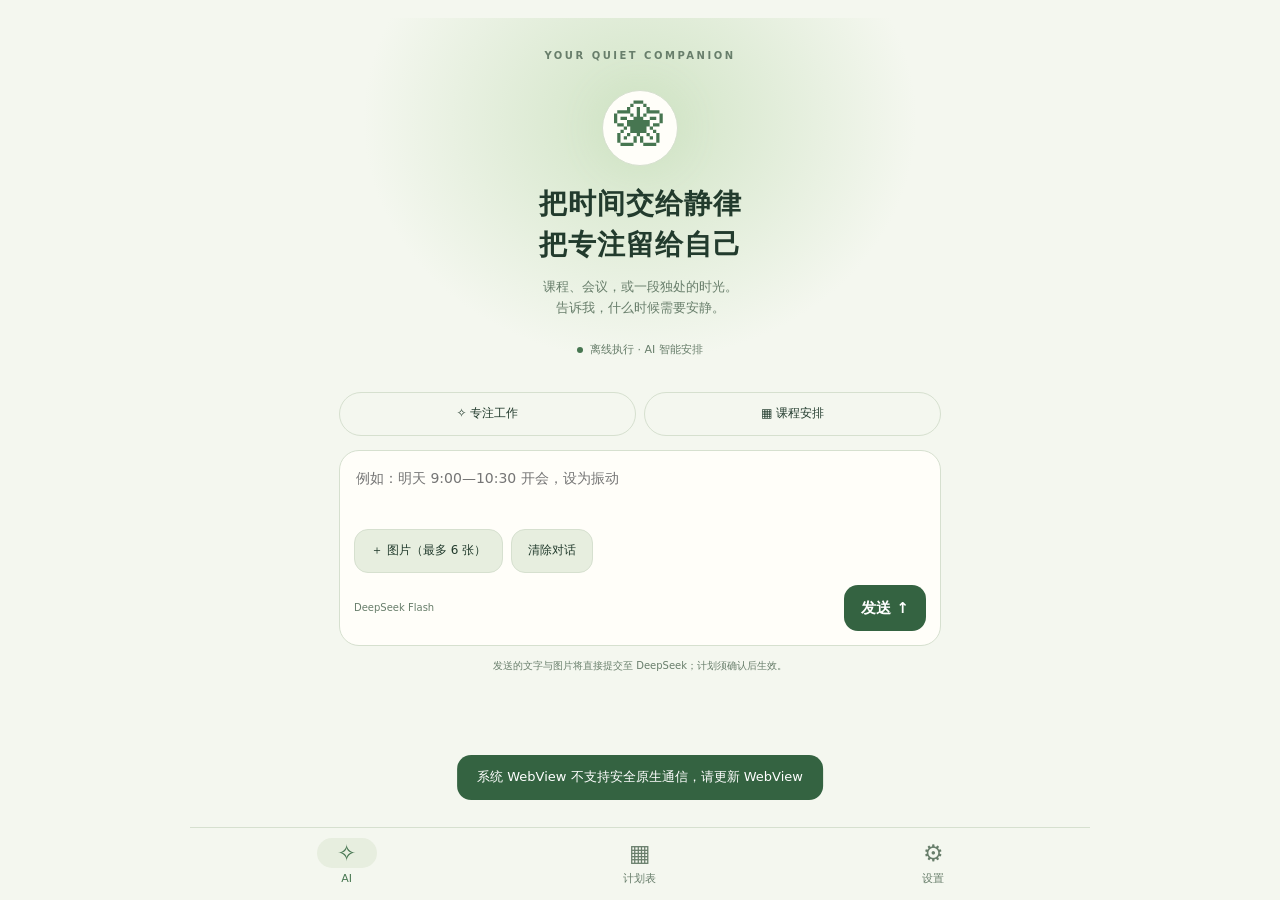
==== app/src/main/assets/index.html @ 396f0623 "feat: add rolling seven-day timetable and guided interactions in v1.7.0" ====
<!doctype html>
<html lang="zh-CN"><head><meta charset="UTF-8"><meta name="viewport" content="width=device-width,initial-scale=1,viewport-fit=cover"><meta http-equiv="Content-Security-Policy" content="default-src 'self'; script-src 'self'; style-src 'self'; img-src 'self' data:; connect-src 'none'; object-src 'none'; base-uri 'none'"><title>Silora · 静律</title><link rel="stylesheet" href="style.css"><link rel="stylesheet" href="tutorial.css"><link rel="stylesheet" href="dialogs.css"><link rel="stylesheet" href="week.css"></head>
<body><div class="app">
<section id="tour-welcome" class="tour-welcome" aria-labelledby="tour-welcome-title" hidden>
<div class="tour-welcome-top"><span class="overline">初次见面 · SILORA</span><button id="tour-welcome-skip" class="text-button">稍后再学</button></div>
<div class="tour-emblem" aria-hidden="true">☾</div><h1 id="tour-welcome-title">欢迎来到 Silora</h1><p class="tour-lead">让手机在正确的时间，<br>进入正确的情景模式。</p>
<div class="tour-journey"><span>告诉静律</span><span aria-hidden="true">→</span><span>确认安排</span><span aria-hidden="true">→</span><span>离线执行</span></div>
<div class="card tour-key-card"><h2>先连接你的 AI 助手</h2><p id="tour-key-ready" class="tour-success" hidden>✓ 已配置 DeepSeek Key，可直接继续。</p>
<div id="tour-key-entry"><label for="tour-key">请输入您的 DeepSeek API Key</label><div class="tour-key-input"><input id="tour-key" type="password" autocomplete="off" spellcheck="false" placeholder="粘贴 API Key"><button id="tour-key-toggle" type="button" aria-label="显示 API Key" aria-pressed="false">显示</button></div></div>
<button id="tour-help" class="text-button">不会弄？点这里 ↗</button><p id="tour-key-feedback" role="status" aria-live="polite"></p><button id="tour-key-next" class="primary" disabled>验证并继续</button><button id="tour-key-later" class="text-button" hidden>稍后充值，先了解功能</button></div>
<p class="tour-privacy">静律没有自己的服务器，课表和设置保存在本机。使用 AI 时，你主动提交的文字和图片会直接发送给 DeepSeek；Key 加密保存在本机。</p><p class="tour-small">跟随发光提示操作 · 进度自动保存，重开后可继续</p>
</section>
<main>
<section id="ai" class="page active" aria-label="AI 助手">
<div class="hero"><span class="overline">YOUR QUIET COMPANION</span><div class="orb" aria-hidden="true">☾</div><h1>把时间交给静律<br>把专注留给自己</h1><p>课程、会议，或一段独处的时光。<br>告诉我，什么时候需要安静。</p><div class="status"><i></i> 离线执行 · AI 智能安排</div></div>
<div id="messages" aria-live="polite"></div>
<div class="suggestions"><button data-prompt="工作日上午 9 点到 11 点保持静音">✧ 专注工作</button><button data-prompt="帮我安排明天下午的课程时间">▦ 课程安排</button></div>
<div id="proposal-card" class="card" hidden></div><div id="ai-progress" role="status" aria-live="polite" hidden></div><div class="composer"><div id="attachment" hidden><div id="attachment-list" class="attachment-grid"></div></div><label class="sr" for="prompt">描述你的时间安排</label><textarea id="prompt" rows="2" maxlength="1000" placeholder="例如：明天 9:00—10:30 开会，设为振动"></textarea><div class="plan-actions"><button id="image-pick">＋ 图片（最多 6 张）</button><button id="ai-cancel" hidden>取消请求</button><button id="chat-clear">清除对话</button></div><div class="compose-actions"><span>DeepSeek Flash</span><button id="send" class="primary" aria-label="发送消息">发送 ↑</button></div></div>
<p class="footnote">发送的文字与图片将直接提交至 DeepSeek；计划须确认后生效。</p>
</section>
<section id="plans" class="page" aria-label="计划表">
<div class="week-toolbar"><div><h1>计划表</h1><p id="week-summary">未来 7 天</p></div><button id="plan-tools-open" aria-label="打开计划管理">管理</button><button class="primary" id="add">＋ 新建</button></div>
<div class="week-navigation"><button id="week-prev" aria-label="上一周">‹</button><input type="date" id="week-date" aria-label="选择七日表的开始日期"><button id="week-today">今天</button><button id="week-next" aria-label="下一周">›</button></div>
<div id="plan-list" class="week-board" aria-label="一周时间表"><div id="week-years" class="week-header"></div><div id="week-months" class="week-header"></div><div id="week-days" class="week-header"></div><div id="week-body"><div id="week-grid"></div><p id="week-empty" hidden>这一周还没有安排<br>点「新建」或让 AI 帮你安排</p></div></div>
<div class="week-legend"><span class="mode-vibrate">● 振动</span><span class="mode-silent">● 静音</span><span class="mode-ring">● 响铃</span><span>虚线 · 已停用</span><span id="week-demo-label" hidden>示例 · 不执行</span></div>
</section>
<section id="settings" class="page" aria-label="设置"><span class="overline">MAKE IT YOURS</span><h1>设置</h1><p class="subtitle">找到适合你的安静方式。</p><h2>外观</h2><div class="card"><p class="setting-title">主题模式 <span>即时切换</span></p><div class="theme-options"><button data-theme="system">◐<br>跟随系统</button><button data-theme="dark">☾<br>蓝色夜空</button><button data-theme="light">❀<br>绿色自然</button></div></div><h2>保存的课时表</h2><div class="card"><p id="period-summary" class="subtitle">尚未保存</p><div class="plan-actions"><button id="period-open">查看 / 编辑</button><button id="period-ai">从图片识别</button><button id="period-remove">删除课时表</button></div><p class="subtitle">识别上传的课时表后，首次有效结果会保存在本机；已有表的覆盖需要确认。以后 AI 自动引用，不必重复上传。修改作息不会自动更改已确认的计划。</p></div><h2>当期计划结束提醒</h2><div class="card"><label class="check-label"><input id="reminder-enabled" type="checkbox">开启到期前提醒</label><label>白天提醒整点（用逗号分隔）<input id="reminder-hours" value="9,14,18" inputmode="numeric"></label><p id="reminder-summary" class="subtitle"></p><p class="subtitle">在全部已启用计划最后结束前 24 小时，按所选白天时点多次提醒，不是每节课结束都提醒。可设 2–6 个 08–18 点的整点。迟到提醒只在 08:00–18:59 补发一次，不会夜间打扰。系统休眠可能延迟或跳过时点。</p><div class="plan-actions"><button id="reminder-save">保存提醒设置</button><button data-permission="notifications">通知权限</button><button id="reminder-test">发送测试通知</button></div></div><h2>DeepSeek API</h2><div class="card"><p id="api-status">正在检查…</p><p class="subtitle">模型：deepseek-flash。密钥仅用于原生网络请求，通过 Android Keystore 加密保存。文字和选择的图片直接发送到 DeepSeek；本应用没有自己的服务器。最多 6 张图片、合计 16 MB，发送后清空输入框；最近对话中的最多 6 张图片（合计 16 MB）保存在应用私有目录供后续理解，清除对话时删除；失败或取消恢复待发附件；识别的课时表以结构化数据保存在本机。</p><label>思考强度<select id="reasoning-effort"><option value="low">low · 低</option><option value="high" selected>high · 高（默认）</option><option value="max">max · 最高</option></select></label><p class="subtitle">始终开启思考，最低 low。强度越高，响应通常越慢、用量可能越多。</p><button id="reasoning-save">保存思考强度</button><label>配置或更换 Key<input id="api-key" type="password" autocomplete="off" placeholder="粘贴 API Key"></label><div class="plan-actions"><button id="key-save">验证并保存</button><button id="key-test">测试连接</button><button id="key-delete">删除 Key</button></div></div><h2>执行权限</h2><div class="card" id="permission-panel"><p id="permission-state">正在检查…</p><div class="plan-actions"><button data-permission="exact">精确闹钟授权</button><button data-permission="policy">通知策略访问</button><button data-permission="notifications">通知权限</button></div><p class="subtitle">通知策略访问用于系统允许的铃声切换，不等于开启勿扰模式。系统休眠可能限制密集闹钟；强行停止应用后，需重新打开以恢复调度。厂商后台限制可能影响执行。</p></div><h2>后台守护</h2><div class="card" id="background-panel"><label class="check-label"><input id="guard-enabled" type="checkbox">开启后台守护（常驻通知）</label><p id="guard-state" class="subtitle"></p><p id="background-state" class="notice"></p><p class="subtitle">划掉最近任务后仍尽量保留执行进程，精确闹钟继续负责唤醒。请在系统设置中允许后台活动、取消电池限制；手机管家支持时，可将静律加入自启动白名单并锁定最近任务。</p><div class="plan-actions"><button id="battery-settings">电池优化设置</button><button id="app-background-settings">应用后台设置</button></div><p class="subtitle">常驻服务不能保证绕过所有厂商清理。“强行停止”后仍需重新打开静律。守护可随时关闭，已保存的闹钟计划保留。</p></div><h2>执行策略</h2><div class="card" id="execution-settings"><label>区间结束后<select id="restore"><option value="previous">恢复之前的模式</option><option value="ring">强制响铃</option><option value="vibrate">保持振动</option><option value="keep">保持当前状态</option></select></label><label>外部模式变化后<select id="manual"><option value="respect">尊重手动修改（直到连续区间结束）</option><option value="next">下一个计划节点继续执行</option><option value="priority">自动计划优先</option></select></label><p class="subtitle">系统无法始终区分修改来源。应用退出后只能在下次唤醒时比较模式；不会声称持续监测手动操作。</p><button id="save-settings">保存策略</button></div><h2>最近执行记录</h2><div class="card" id="event-list"></div><h2>功能状态</h2><div class="card rows"><div><span>DeepSeek AI</span><em>文字与图片</em></div><div><span>系统铃声与定时调度</span><em>原生执行</em></div><div><span>计划存储</span><em>SQLite 原生数据库</em></div></div><h2>诊断日志</h2><div class="card" id="logging-panel"><p id="log-status" role="status">正在检查日志…</p><p class="subtitle">日志自动保存在应用私有目录，每次进程启动新建文件，最多保留 4 份、每份 8 MiB，达到上限后自动轮换。</p><p class="subtitle">记录运行状态、调度结果、网络状态码及异常类型和调用位置；不记录 Key、聊天内容、图片、课表正文或接口响应正文。仅在你点击导出并选择位置后保存 ZIP。</p><div class="plan-actions"><button id="log-export">导出日志 ZIP</button><button id="log-refresh">刷新状态</button></div><p id="log-export-status" class="subtitle" role="status" aria-live="polite"></p></div><h2>使用帮助</h2><div class="card" id="tutorial-help-card"><p class="subtitle">带你操作一遍真实界面，不会清空已有计划、课时表或设置。</p><div class="plan-actions"><button id="tutorial-resume" hidden>继续上次教学</button><button id="tutorial-replay">重温新手教学</button></div></div><h2>关于</h2><div class="card"><p class="setting-title">Silora · 静律 <span>v1.7.0</span></p><p class="subtitle">系统 WebView 渲染，轻巧的安静伙伴。</p><p class="subtitle">旧版 Demo 数据不会自动激活，以免误触发铃声切换。</p></div></section>
</main>
<section id="tour-coach" class="tour-coach" aria-label="新手教学" hidden><div class="tour-coach-top"><span id="tour-counter" class="overline"></span><button id="tour-pause" class="text-button">退出教学</button></div><div id="tour-steps" class="tour-steps" aria-hidden="true"></div><h2 id="tour-title"></h2><p id="tour-copy"></p><p id="tour-feedback" role="status" aria-live="polite"></p><div class="tour-controls"><button id="tour-prev">上一步</button><button id="tour-action" hidden></button><button id="tour-next" class="primary">下一步</button></div></section>
<nav aria-label="底部导航"><button data-tab="ai" class="active" aria-current="page"><span>✧</span>AI</button><button data-tab="plans"><span>▦</span>计划表</button><button data-tab="settings"><span>⚙</span>设置</button></nav>
</div>
<dialog id="plan-tools" aria-labelledby="plan-tools-title"><div class="sheet-top"><h2 id="plan-tools-title">计划管理</h2><button id="plan-tools-close" aria-label="关闭计划管理">×</button></div><p class="subtitle" id="today"></p><div class="notice" id="native-status">正在加载原生计划…</div><div class="plan-actions"><button id="refresh">同步状态</button><button id="json-open">导入 JSON</button><button id="json-export">导出 JSON</button></div><div class="card"><p class="setting-title">周期与计划脚本</p><p id="automation-summary" class="subtitle">尚未设置</p><div class="plan-actions"><button id="automation-ai">让 AI 安排</button><button id="automation-open">查看 / 编辑规则</button><button id="automation-remove">移除周期计划</button></div></div></dialog>
<dialog id="plan-detail" class="app-sheet" aria-labelledby="plan-detail-title"><article id="plan-detail-card" role="button" tabindex="0" aria-label="点击收起安排详情"><div class="sheet-top"><h2 id="plan-detail-title"></h2><span id="plan-detail-mode" class="badge"></span></div><div id="plan-detail-body"></div><p id="plan-detail-hint">再点这张卡片收起</p></article><div id="plan-detail-actions" class="plan-actions"></div><button id="plan-detail-close" class="text-button">收起详情</button></dialog>
<dialog id="editor"><form id="plan-form"><h2 id="editor-title">新建计划</h2><label>名称<input id="label" maxlength="120" required placeholder="例如：专注时间"></label><label>开始日期<input id="date" type="date" required></label><label>结束日期<input id="end-date" type="date" required></label><div class="time-row"><label>开始<input id="start" type="time" required></label><label>结束<input id="end" type="time" required></label></div><label>铃声模式<select id="mode"><option value="vibrate">振动</option><option value="silent">静音</option><option value="ring">响铃</option></select></label><p id="error" role="alert"></p><div class="dialog-actions"><button type="button" id="cancel">取消</button><button class="primary" type="submit">确认并保存</button></div></form></dialog>
<dialog id="json-dialog"><h2 id="json-title">JSON 计划</h2><label id="json-source">计划文档<textarea id="json-text" rows="10" maxlength="900000"></textarea></label><p id="json-preview"></p><div class="plan-actions"><button id="json-close">关闭</button><button id="json-check">校验并预览</button><button id="json-apply" class="primary" disabled>确认应用</button></div></dialog><dialog id="period-dialog"><form id="period-form"><h2>课时表</h2><label>名称<input id="period-name" required maxlength="80"></label><label>时区<input id="period-zone" required></label><div id="period-rows"></div><button type="button" id="period-add">＋ 添加课节</button><p class="subtitle">保存后供未来 AI 解析使用，不会改动已经确认的计划。</p><p id="period-error" role="alert"></p><div class="plan-actions"><button type="button" id="period-close">取消</button><button type="submit" class="primary">确认保存 / 覆盖</button></div></form></dialog>
<dialog id="automation-dialog"><h2>周期与计划脚本</h2><p class="subtitle">由 AI 生成，也可手动核对修改。保存会替换当前这套规则生成的所有区间，保留手动计划；单次编辑过的周期区间也会重新生成。</p><form id="automation-form"><label>名称<input id="automation-name" maxlength="80" required></label><label>类型<select id="automation-kind"><option value="cycle">每周 / 单双周规则</option><option value="script">受限计划脚本</option></select></label><label>第 1 周的周一<input id="automation-anchor" type="date" required></label><div class="time-row"><label>生效日期<input id="automation-from" type="date" required></label><label>结束日期（含当天）<input id="automation-until" type="date" required></label></div><label>时区<input id="automation-zone" required></label><div id="automation-cycle"><div id="automation-rows"></div><button type="button" id="automation-add">＋ 添加规则</button></div><label id="automation-script" hidden>脚本<textarea id="automation-source" rows="8" maxlength="20000" spellcheck="false"></textarea><span class="subtitle">仅支持 when 条件 → 时段生成，无文件、网络或系统权限。语法见下方示例。</span><pre class="script-example">when weekday == 1 and week % 2 == 1 -> vibrate("08:00", "09:00", "单周课程")</pre></label><button type="submit">校验并预览</button></form><p id="automation-preview" class="notice" aria-live="polite"></p><div class="plan-actions"><button id="automation-close">取消</button><button id="automation-apply" class="primary" disabled>确认应用</button></div></dialog><div id="tour-spotlight" aria-hidden="true" hidden></div><dialog id="confirm-sheet" class="app-sheet" aria-labelledby="confirm-title"><div class="sheet-top"><h2 id="confirm-title">请确认</h2></div><p id="confirm-copy" class="sheet-copy"></p><dl id="confirm-details" class="confirm-details" hidden></dl><div class="sheet-actions"><button id="confirm-no" autofocus>返回修改</button><button id="confirm-yes" class="primary">确认</button></div></dialog>
<dialog id="picker-sheet" class="app-sheet" aria-labelledby="picker-title"><div class="sheet-top"><h2 id="picker-title">选择时间</h2><span id="picker-selection" class="badge"></span></div><div id="date-picker"><div class="calendar-heading"><button id="calendar-prev" aria-label="上个月">‹</button><strong id="calendar-month"></strong><button id="calendar-next" aria-label="下个月">›</button></div><div class="calendar-grid"><span>一</span><span>二</span><span>三</span><span>四</span><span>五</span><span>六</span><span>日</span></div><div id="calendar-days" class="calendar-grid"></div><button id="calendar-today" class="text-button">回到今天</button></div><div id="time-picker"><p class="picker-note">24 小时制 · 可直接输入小时和分钟</p><div class="time-picker-columns"><div class="time-column"><button data-target="picker-hour" data-time-step="1" aria-label="增加一小时">＋</button><input id="picker-hour" inputmode="numeric" maxlength="2" aria-label="小时" autocomplete="off"><button data-target="picker-hour" data-time-step="-1" aria-label="减少一小时">−</button></div><span class="time-colon">:</span><div class="time-column"><button data-target="picker-minute" data-time-step="1" aria-label="增加一分钟">＋</button><input id="picker-minute" inputmode="numeric" maxlength="2" aria-label="分钟" autocomplete="off"><button data-target="picker-minute" data-time-step="-1" aria-label="减少一分钟">−</button></div></div><div class="time-shortcuts"><button data-minute="00">整点</button><button data-minute="15">15 分</button><button data-minute="30">半点</button><button data-minute="45">45 分</button></div></div><p id="picker-error" role="alert"></p><div class="sheet-actions"><button id="picker-cancel">取消</button><button id="picker-done" class="primary">选好了</button></div></dialog><div id="toast" role="status" hidden></div><script src="app.js"></script><script src="week.js"></script><script src="academic.js"></script><script src="ai.js"></script><script src="tutorial.js"></script><script src="logging.js"></script><script src="background.js"></script><script src="dialogs.js"></script></body></html>
---- app/src/main/assets/style.css ----
:root{color-scheme:dark;--bg:#0c1423;--surface:#152137;--surface2:#1d2d46;--text:#edf3ff;--muted:#98a9c3;--accent:#a4c5ff;--strong:#b8d1ff;--ink:#102443;--border:#2a3a54;--glow:#234675}
:root[data-theme=light]{color-scheme:light;--bg:#f4f7ef;--surface:#fffef9;--surface2:#e7eedf;--text:#223b2d;--muted:#687e6b;--accent:#477651;--strong:#346341;--ink:#fff;--border:#d6e0cf;--glow:#d1e4c6}
*{box-sizing:border-box}html,body{height:100%;overflow:hidden;overscroll-behavior:none}body{margin:0;background:var(--bg);color:var(--text);font:15px/1.6 system-ui,-apple-system,sans-serif}button,input,textarea,select{font:inherit}button{cursor:pointer;border:1px solid var(--border);background:var(--surface2);color:var(--text);border-radius:14px;padding:10px 16px;min-height:44px}button:focus-visible,input:focus-visible,textarea:focus-visible,select:focus-visible{outline:2px solid var(--accent);outline-offset:3px}.app{height:100%;min-height:0;overflow:hidden;display:flex;flex-direction:column;max-width:900px;margin:auto}header{padding:20px 24px 14px;display:flex;align-items:center;justify-content:space-between;gap:12px}.brand{display:flex;align-items:center;gap:10px}.logo{display:grid;place-items:center;width:38px;height:38px;border:1px solid var(--accent);border-radius:13px;font:italic 32px Georgia;color:var(--accent)}b{font-size:21px;letter-spacing:.5px}b small{font-size:13px;font-weight:400;margin-left:5px;color:var(--muted)}.eyebrow{display:block;font-size:10px;letter-spacing:2px;color:var(--muted)}.demo{font-size:10px;letter-spacing:1px;border:1px solid var(--border);padding:3px 9px;border-radius:20px;color:var(--muted);white-space:nowrap}main{flex:1;overflow:auto;min-height:0;scroll-behavior:smooth}.page{display:none;padding:18px 24px 24px}.page.active{display:block}.hero{text-align:center;padding:10px 0 22px;background:radial-gradient(ellipse at 50% 28%,var(--glow),transparent 65%)}.overline{font-size:10px;letter-spacing:2.5px;color:var(--muted);font-weight:600}.orb{margin:24px auto 18px;width:76px;height:76px;display:grid;place-items:center;border-radius:50%;font:52px Georgia;color:var(--accent);border:1px solid var(--border);box-shadow:0 0 42px var(--glow);background:var(--surface)}h1{font-size:28px;line-height:1.45;font-weight:600;letter-spacing:1px;margin:12px 0}p{margin:10px 0}.hero p,.subtitle{color:var(--muted);font-size:13px}.status{display:inline-flex;align-items:center;gap:7px;font-size:11px;color:var(--muted);margin-top:12px}.status i{width:6px;height:6px;border-radius:50%;background:var(--accent)}.suggestions{display:flex;gap:8px;margin:10px 0 14px;flex-wrap:wrap}.suggestions button{background:transparent;font-size:12px;border-radius:24px;flex:1;white-space:nowrap}.composer{position:relative;background:var(--surface);border:1px solid var(--border);border-radius:20px;padding:14px}.composer textarea{display:block;resize:none;width:100%;max-height:160px;min-height:52px;border:0;color:var(--text);background:transparent;outline:none;font-size:14px}.compose-actions{display:flex;justify-content:space-between;align-items:center;gap:8px}.compose-actions span,.footnote{font-size:10px;color:var(--muted)}.primary{background:var(--strong);color:var(--ink);border-color:transparent;font-weight:600}.footnote{text-align:center;margin-top:12px}nav{flex-shrink:0;display:flex;border-top:1px solid var(--border);background:var(--bg);padding:8px 16px max(10px,env(safe-area-inset-bottom));gap:12px}nav button{flex:1;display:flex;flex-direction:column;align-items:center;border:none;background:transparent;font-size:11px;padding:2px;color:var(--muted)}nav button span{font-size:23px;width:60px;line-height:30px;border-radius:20px;margin-bottom:2px}nav button.active{color:var(--accent)}nav button.active span{background:var(--surface2)}.section-heading{display:flex;justify-content:space-between;align-items:center;gap:10px}.section-heading h1{margin-bottom:0}.notice{padding:14px;border:1px solid var(--border);border-radius:14px;font-size:12px;color:var(--muted);margin:20px 0}.segmented{display:flex;background:var(--surface);padding:4px;border-radius:14px;margin-bottom:20px}.segmented button{flex:1;border:none;background:transparent;font-size:13px}.segmented button.selected{background:var(--surface2);color:var(--accent)}.empty{padding:50px 10px;text-align:center;color:var(--muted)}.empty span{font-size:40px;color:var(--accent)}h2{font-size:15px;font-weight:600;margin:24px 0 12px}.card{background:var(--surface);border:1px solid var(--border);border-radius:18px;padding:18px;margin-bottom:12px}.setting-title{margin:0 0 12px;display:flex;justify-content:space-between;gap:10px;flex-wrap:wrap}.setting-title span{font-size:11px;color:var(--muted)}.theme-options{display:flex;gap:8px}.theme-options button{flex:1;font-size:12px;padding:10px 2px;background:transparent}.theme-options .selected{border-color:var(--accent);background:var(--surface2);color:var(--accent)}.rows>div{display:flex;justify-content:space-between;gap:10px;flex-wrap:wrap;padding:12px 0;border-bottom:1px solid var(--border);font-size:13px}.rows>div:last-child{border:0}.rows em{font-style:normal;font-size:12px;color:var(--muted)}.text-button{background:transparent;color:var(--accent);font-size:12px}.message{padding:14px;background:var(--surface);border:1px solid var(--border);border-radius:16px;margin:10px 0;font-size:13px;overflow-wrap:anywhere;white-space:pre-wrap}.message.user{margin-left:30px;background:var(--surface2)}.plan-top{display:flex;align-items:center;justify-content:space-between;gap:10px}.plan-top strong{overflow-wrap:anywhere}.badge{color:var(--accent);font-size:12px;white-space:nowrap}.plan-time{font-size:22px;margin:12px 0 0}.plan-date{font-size:12px;color:var(--muted)}.plan-bottom{display:flex;justify-content:space-between;align-items:center;margin-top:12px;font-size:11px;color:var(--muted)}.plan-bottom button{font-size:12px;padding:6px 12px;background:transparent}dialog{width:calc(100% - 32px);max-width:460px;max-height:90vh;overflow:auto;border:1px solid var(--border);border-radius:22px;padding:24px;background:var(--surface);color:var(--text)}dialog::backdrop{background:#0009}dialog h2{margin-top:0}label{display:block;font-size:13px;margin:12px 0}input,select{display:block;width:100%;min-width:0;padding:12px;margin-top:6px;border:1px solid var(--border);border-radius:12px;background:var(--bg);color:var(--text)}.time-row{display:flex;gap:12px}.time-row label{flex:1;min-width:0}.dialog-actions{display:flex;justify-content:flex-end;gap:10px;margin-top:20px}#error{color:#ec8b80;font-size:12px}#toast{position:fixed;bottom:100px;left:50%;transform:translateX(-50%);background:var(--strong);color:var(--ink);padding:12px 20px;border-radius:14px;width:max-content;max-width:90%;font-size:13px;z-index:10}.sr{position:absolute;top:0;left:0;width:1px;height:1px;overflow:hidden;clip:rect(0,0,0,0)}@media(min-width:650px){.page{max-width:650px;margin:auto}.hero{padding-top:24px}header{padding-inline:36px}}@media(max-height:620px){.hero .orb{margin:10px auto;width:48px;height:48px;font-size:34px}.hero h1{font-size:23px}.hero{padding-bottom:8px}}@media(prefers-reduced-motion:reduce){main{scroll-behavior:auto}}

.plan-actions{display:flex;gap:8px;flex-wrap:wrap;margin:12px 0}.plan-actions button{font-size:12px}.notice,#json-preview{white-space:pre-wrap;overflow-wrap:anywhere}#json-text{width:100%;background:var(--bg);color:var(--text);border:1px solid var(--border);border-radius:12px;padding:12px}#json-preview{font-size:12px;max-height:220px;overflow:auto}button:disabled{opacity:.45;cursor:default}

#attachment{margin:0 0 12px}#event-list{max-height:360px;overflow:auto}
[hidden]{display:none!important}

.attachment-grid{display:flex;flex-wrap:wrap;align-items:flex-start;gap:14px;padding:6px 6px 0 0}.attachment-item{position:relative;flex:0 0 auto;max-width:100%;line-height:0}.attachment-item img{display:block;width:auto;height:auto;max-width:135px;max-height:90px;border:1px solid var(--border);border-radius:10px}.attachment-item .attachment-remove{position:absolute;top:0;right:0;transform:translate(25%,-25%);display:grid;place-items:center;width:24px;height:24px;min-height:24px;padding:0;margin:0;border:1px solid var(--border);border-radius:50%;background:var(--text);color:var(--bg);font:20px/1 system-ui,sans-serif;box-shadow:0 1px 4px #0003}.attachment-remove::after{content:"";position:absolute;inset:-10px}.check-label{display:flex;align-items:center;gap:10px}.check-label input{width:22px;min-height:22px;margin:0}.period-row,.rule-row{border:1px solid var(--border);border-radius:14px;padding:12px;margin:12px 0}.period-row{display:grid;grid-template-columns:1fr 1fr;gap:8px}.period-row label{margin:0}.period-row label:first-child{grid-column:1 / -1}.rule-row .time-row{flex-wrap:wrap}.rule-row .time-row label{min-width:100px}#automation-source{width:100%;padding:12px;background:var(--bg);color:var(--text);border:1px solid var(--border);border-radius:12px;font:13px/1.7 monospace}.script-example{white-space:pre-wrap;overflow-wrap:anywhere;font-size:11px}#automation-preview{max-height:230px;overflow:auto}#period-error{color:#ec8b80;font-size:12px}
.ai-progress{margin:16px 0;padding:16px;border:1px solid var(--line);border-radius:16px;white-space:pre-line;overflow-wrap:anywhere}.ai-progress.working::before{content:"";display:inline-block;width:12px;height:12px;border:2px solid currentColor;border-right-color:transparent;border-radius:50%;margin-right:10px;animation:ai-spin 1s linear infinite}.ai-progress.failed,.proposal-warning{color:var(--accent)}.proposal-text{white-space:pre-wrap;overflow-wrap:anywhere}#proposal-card{overflow-wrap:anywhere}#proposal-card details{margin:16px 0}#proposal-card summary{cursor:pointer}@keyframes ai-spin{to{transform:rotate(360deg)}}@media(prefers-reduced-motion:reduce){.ai-progress.working::before{animation:none}}
---- app/src/main/assets/tutorial.css ----
.tour-welcome{flex:1;min-height:0;overflow:auto;padding:20px 24px 28px;text-align:center;background:radial-gradient(ellipse at 50% 15%,var(--glow),transparent 55%)}
.tour-welcome-top,.tour-coach-top{display:flex;align-items:center;justify-content:space-between;gap:8px}
.tour-welcome-top .text-button,.tour-coach-top .text-button{border:0;padding:6px 8px;min-height:44px}
.tour-emblem{display:grid;place-items:center;margin:22px auto 16px;width:68px;height:68px;border:1px solid var(--accent);border-radius:24px;background:var(--surface);font:48px Georgia;color:var(--accent);box-shadow:0 0 50px var(--glow)}
.tour-welcome h1{font-size:29px;margin:12px 0}.tour-lead{color:var(--muted);font-size:16px;line-height:1.8}
.tour-journey{display:flex;justify-content:center;align-items:center;flex-wrap:wrap;gap:10px;margin:22px 0;font-size:12px;color:var(--accent)}
.tour-key-card{text-align:left;max-width:440px;margin:0 auto 18px}.tour-key-card h2{margin:0 0 12px;font-size:18px}.tour-key-card label{margin-bottom:6px}.tour-key-input{display:flex;gap:8px;align-items:stretch}.tour-key-input input{flex:1;margin:0}.tour-key-input button{flex-shrink:0;padding:8px 12px}.tour-key-card>.primary{width:100%;margin-top:4px}.tour-key-card>.text-button{border:0;padding-inline:0;display:block}.tour-success{color:var(--accent);font-size:13px}.tour-privacy,.tour-small{max-width:440px;margin:12px auto;color:var(--muted);font-size:11px;line-height:1.8}.tour-small{font-size:10px}
#tour-key-feedback:empty,#tour-feedback:empty{display:none}#tour-key-feedback{font-size:12px;overflow-wrap:anywhere;color:var(--accent)}
body.tour-welcoming main,body.tour-welcoming nav{display:none}
.tour-coach{position:relative;z-index:21;flex-shrink:0;max-height:45%;overflow:auto;background:var(--surface);border:1px solid var(--accent);border-radius:20px 20px 0 0;padding:10px 20px 16px;box-shadow:0 -8px 28px #0002}
.tour-coach h2{font-size:19px;margin:10px 0 6px}.tour-coach p{font-size:13px;color:var(--muted);margin:6px 0 12px}.tour-coach #tour-feedback{color:var(--accent);font-size:12px}.tour-steps{display:flex;gap:5px;margin:0 0 8px}.tour-steps span{height:3px;flex:1;border-radius:3px;background:var(--border)}.tour-steps span.done{background:var(--accent)}
.tour-controls{display:flex;gap:8px;flex-wrap:wrap}.tour-controls button{font-size:12px;padding:8px 12px}.tour-controls .primary{margin-left:auto}.tour-controls #tour-prev{background:transparent}
body.tour-running nav{position:relative;z-index:21}#tour-spotlight{position:fixed;z-index:20;pointer-events:none;border:2px solid var(--accent);border-radius:14px;box-shadow:0 0 0 200vmax #0005}
body.tour-running main{scroll-behavior:auto}
@media(min-width:650px){.tour-welcome{padding:24px 40px}.tour-coach{padding-inline:28px}}
@media(max-height:550px){.tour-coach{max-height:40%;padding:4px 14px 10px}.tour-coach h2{font-size:16px;margin-top:4px}.tour-coach p{font-size:12px;margin:4px 0 8px}.tour-steps{display:none}.tour-emblem{margin:10px auto;width:48px;height:48px;font-size:34px}}

body.tour-running #tour-prev,body.tour-running #tour-pause,body.tour-welcoming #tour-welcome-skip{display:none}
#tour-spotlight::after{content:'';position:absolute;inset:-2px;border-radius:inherit;border:2px solid var(--accent);pointer-events:none;animation:tour-breathe 1.8s ease-in-out infinite}
dialog.tour-target[open],dialog[open] .tour-target{outline:2px solid var(--accent);outline-offset:3px;animation:tour-breathe 1.8s ease-in-out infinite}
@keyframes tour-breathe{0%,100%{box-shadow:0 0 8px 2px var(--glow);border-color:var(--accent)}50%{box-shadow:0 0 24px 7px var(--accent);border-color:var(--strong)}}
@media(prefers-reduced-motion:reduce){#tour-spotlight::after,dialog.tour-target[open],dialog[open] .tour-target{animation:none;box-shadow:0 0 14px 3px var(--glow)}}

body.tour-running #tour-coach{z-index:23}#tour-spotlight{z-index:22}
#tour-next.guide-action{background:transparent;border:1px dashed var(--accent);color:var(--accent);opacity:1;font-weight:500;cursor:default}
---- app/src/main/assets/dialogs.css ----
.app-sheet{margin:auto auto 12px;inset:auto 0 0;width:calc(100% - 24px);max-width:460px;max-height:85vh;padding:22px;border-radius:24px;background:var(--surface);box-shadow:0 20px 70px #0005}.app-sheet::backdrop{background:#050a16a6;backdrop-filter:blur(3px)}.sheet-top{display:flex;align-items:center;justify-content:space-between;gap:12px;margin-bottom:12px}.sheet-top h2{margin:0;font-size:20px}.sheet-top button{background:transparent;padding:8px 12px}.sheet-copy{white-space:pre-line;overflow-wrap:anywhere;color:var(--muted);font-size:14px}.sheet-actions{display:flex;gap:12px;position:sticky;bottom:-22px;padding:16px 0 4px;background:var(--surface)}.sheet-actions button{flex:1}.confirm-details{margin:16px 0;background:var(--bg);border-radius:16px;padding:4px 14px}.confirm-details div{display:grid;grid-template-columns:55px 1fr;gap:10px;padding:10px 0;border-bottom:1px solid var(--border);font-size:14px}.confirm-details div:last-child{border:0}.confirm-details dt{color:var(--muted)}.confirm-details dd{margin:0;white-space:pre-wrap;overflow-wrap:anywhere}.silora-picker{cursor:pointer;font-variant-numeric:tabular-nums;color:var(--accent)}.calendar-heading{display:flex;align-items:center;justify-content:space-between;gap:10px;margin:12px 0}.calendar-heading strong{font-size:18px}.calendar-grid{display:grid;grid-template-columns:repeat(7,minmax(0,1fr));gap:4px}.calendar-grid span{text-align:center;font-size:12px;color:var(--muted);padding:8px 0}.calendar-grid button{padding:4px 0;border:0;border-radius:12px;background:transparent;font-size:14px}.calendar-grid button.selected{background:var(--strong);color:var(--ink)}.calendar-grid button.today{outline:1px solid var(--accent);outline-offset:-2px}.calendar-grid button.outside{opacity:.4}.time-picker-columns{display:grid;grid-template-columns:1fr auto 1fr;align-items:center;gap:12px;margin:18px 0}.time-column{display:grid;gap:8px;text-align:center}.time-column input{margin:0;text-align:center;font-size:34px;line-height:1.2;padding:14px 4px;font-variant-numeric:tabular-nums}.time-column button{background:transparent;font-size:20px}.time-colon{font-size:30px;color:var(--accent)}.time-shortcuts{display:flex;gap:8px;flex-wrap:wrap}.time-shortcuts button{flex:1;padding:8px;font-size:13px}.picker-note{color:var(--muted);font-size:12px}#picker-error{color:var(--accent);font-size:13px}@media(max-height:550px){.app-sheet{max-height:94vh;padding:16px}.time-column{gap:4px}.time-column input{font-size:26px;padding:8px}.time-picker-columns{margin:8px 0}.sheet-actions{bottom:-16px}}
---- app/src/main/assets/week.css ----
body.viewing-week main{overflow:hidden;display:flex;flex-direction:column}
#plans.page.active{display:flex;flex:1;flex-direction:column;min-height:0;max-width:100%;width:100%;padding:10px 10px 6px;gap:7px}
.week-toolbar{display:flex;align-items:center;gap:7px;flex-shrink:0}.week-toolbar>div{flex:1;min-width:0}.week-toolbar h1{font-size:23px;margin:0;line-height:1.3}.week-toolbar p{font-size:10px;color:var(--muted);margin:2px 0 0}.week-toolbar button{font-size:12px;padding:6px 11px}
.week-navigation{display:flex;gap:6px;align-items:center;flex-shrink:0}.week-navigation button{font-size:12px;min-height:36px;padding:4px 12px}.week-navigation #week-prev,.week-navigation #week-next{font-size:22px;padding:0 14px;line-height:1}.week-navigation input{margin:0;flex:1;width:0;padding:6px 10px;min-height:36px;font-size:12px;text-align:center}
.week-board{--gutter:35px;flex:1;min-height:0;display:flex;flex-direction:column;border:1px solid var(--border);border-radius:16px;overflow:hidden;background:var(--surface)}
.week-header{display:grid;grid-template-columns:var(--gutter) repeat(7,minmax(0,1fr));flex-shrink:0;text-align:center;font-variant-numeric:tabular-nums}.week-header .calendar-group{font-size:11px;line-height:21px;border-left:1px solid var(--border);border-bottom:1px solid var(--border);color:var(--muted);letter-spacing:1px}.week-header .calendar-group.year{color:var(--text);font-weight:600}
#week-days{background:var(--surface2)}#week-days>span{font-size:9px;align-self:center;color:var(--muted)}.week-day{border:0;border-left:1px solid var(--border);background:transparent;border-radius:0;min-height:43px;padding:3px 0;line-height:1.2}.week-day strong{display:block;font-size:14px;font-weight:600}.week-day small{font-size:9px;color:var(--muted)}.week-day.is-today{background:var(--strong);color:var(--ink)}.week-day.is-today small{color:inherit}.week-day.weekend:not(.is-today) strong{color:var(--accent)}
#week-body{position:relative;flex:1;min-height:0;margin:8px 0 10px}#week-grid{position:absolute;inset:0}.week-day-column{position:absolute;top:0;bottom:0;border-left:1px solid var(--border)}.week-day-column.is-today{background:color-mix(in srgb,var(--accent) 5%,transparent)}
.week-tick{position:absolute;left:0;right:0;height:0;pointer-events:none}.week-tick::after{content:'';position:absolute;left:var(--gutter);right:0;border-top:1px solid var(--border);opacity:.65}.week-tick span{position:absolute;left:0;width:var(--gutter);text-align:center;transform:translateY(-50%);font:9px/1 system-ui;color:var(--muted);font-variant-numeric:tabular-nums;background:var(--surface)}
.week-card{position:absolute;min-height:0;min-width:0;border:1px solid color-mix(in srgb,var(--accent) 50%,transparent);border-radius:7px;padding:3px 2px;overflow:hidden;display:flex;flex-direction:column;align-items:flex-start;justify-content:center;gap:1px;text-align:left;line-height:1.25;background:var(--surface2);color:var(--text);font-size:10px;box-shadow:0 2px 4px #0001}
.week-card strong{font-size:10px;font-weight:600;overflow:hidden;overflow-wrap:anywhere;display:-webkit-box;-webkit-box-orient:vertical;-webkit-line-clamp:2;width:100%}.week-card small{font-size:8px;white-space:nowrap;line-height:1.2;opacity:.85}.week-card.tiny{padding:0 2px;border-radius:4px}.week-card.tiny strong{-webkit-line-clamp:1;font-size:9px}.week-card.tiny small{display:none}.week-card.disabled{border-style:dashed;opacity:.55}.week-card.mode-silent{background:#3b3057;border-color:#aa8cd2}.week-card.mode-ring{background:#184b4b;border-color:#65b1a4}.week-card.active-plan{outline:2px solid var(--accent);outline-offset:-2px}
:root[data-theme=light] .week-card.mode-silent{background:#eee5f5;border-color:#b9a0ca}:root[data-theme=light] .week-card.mode-ring{background:#dceee5;border-color:#77a78e}
.week-legend{display:flex;justify-content:center;gap:10px;flex-wrap:wrap;font-size:9px;line-height:16px;color:var(--muted);flex-shrink:0}.week-legend .mode-vibrate{color:var(--accent)}.week-legend .mode-silent{color:#b49bd3}.week-legend .mode-ring{color:#6cb6a2}#week-demo-label{color:var(--accent);font-weight:600}
#week-empty{position:absolute;inset:0 0 0 var(--gutter);display:grid;place-content:center;text-align:center;pointer-events:none;font-size:12px;line-height:2;color:var(--muted);margin:0}#week-empty[hidden]{display:none}
#plan-detail-card{cursor:pointer;border:1px solid var(--border);background:var(--bg);border-radius:18px;padding:16px}#plan-detail-title{overflow-wrap:anywhere;font-size:20px}#plan-detail-body{font-size:14px;white-space:pre-wrap;overflow-wrap:anywhere}#plan-detail-body p{margin:8px 0}#plan-detail-hint{font-size:11px;color:var(--accent);margin:14px 0 0}#plan-detail-close{width:100%;margin-top:8px}#plan-detail-actions{margin-top:14px}#plan-tools .notice{white-space:pre-line}#plan-tools .card{margin-top:18px}.day-agenda-item{display:block;width:100%;text-align:left;margin:8px 0;font-size:13px}
body.tour-running.viewing-week .tour-coach{padding:6px 14px 10px}body.tour-running.viewing-week .tour-coach h2{font-size:16px;margin:4px 0}body.tour-running.viewing-week .tour-coach p{font-size:12px;margin:4px 0 8px}body.tour-running.viewing-week .tour-coach-top{font-size:10px}body.tour-running.viewing-week .tour-steps{margin-bottom:4px}
@media(min-width:650px){.week-board{--gutter:46px}.week-card strong{font-size:13px}.week-card small{font-size:10px}.week-day small{font-size:11px}.week-header .calendar-group{font-size:13px}}
@media(max-height:550px){#plans.page.active{gap:3px;padding-top:4px}.week-toolbar h1{font-size:18px}.week-toolbar p{display:none}.week-header .calendar-group{line-height:17px}.week-day{min-height:32px}.week-navigation button,.week-navigation input{min-height:30px}.week-legend{font-size:8px;gap:8px}}


.week-card.compact strong{-webkit-line-clamp:1}
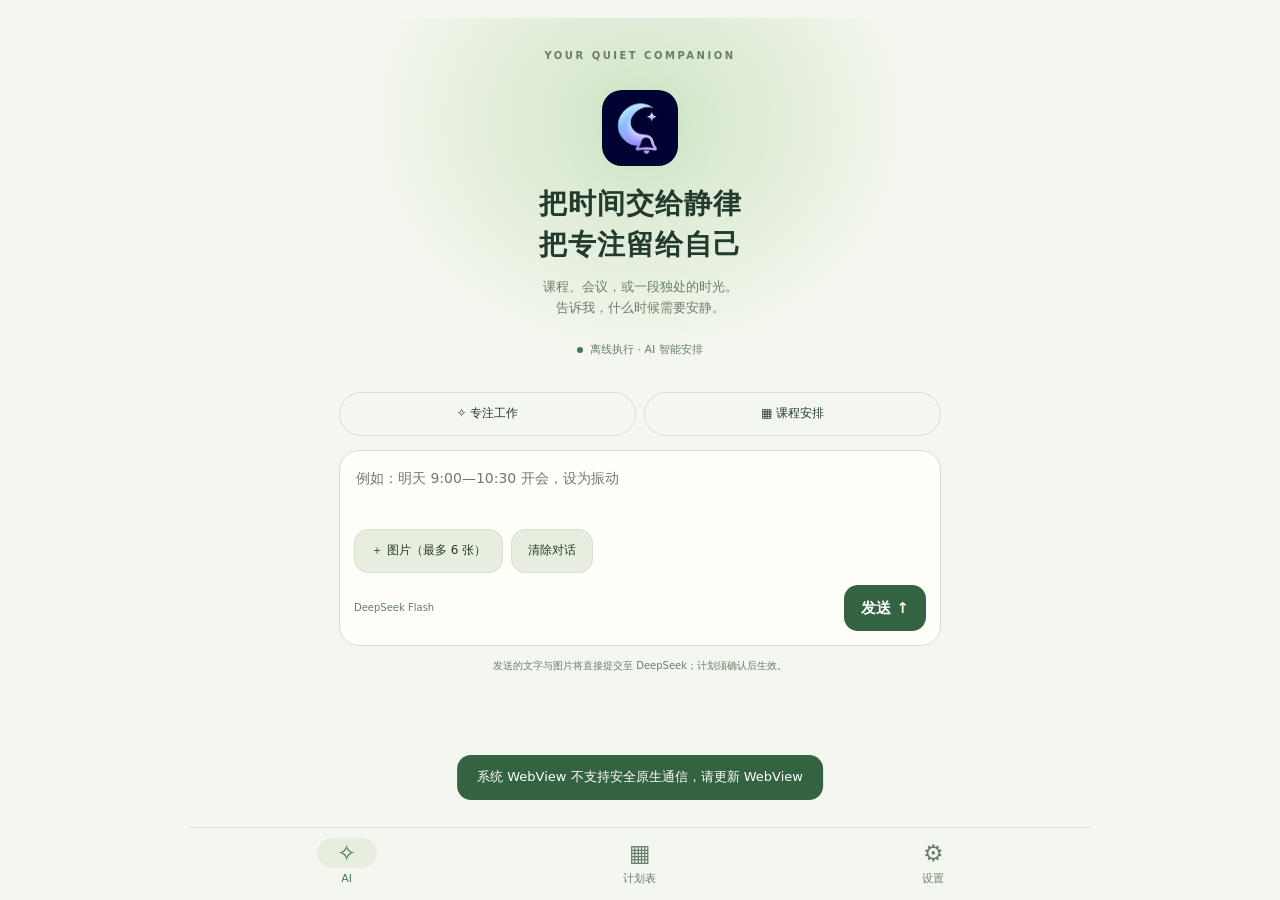
==== commit 26d68f18: "fix: use official logo throughout home tutorial and about in v1.8.1" ====
--- a/app/src/main/assets/index.html
+++ b/app/src/main/assets/index.html
@@ -3,7 +3,7 @@
 <body><div class="app">
 <section id="tour-welcome" class="tour-welcome" aria-labelledby="tour-welcome-title" hidden>
 <div class="tour-welcome-top"><span class="overline">初次见面 · SILORA</span><button id="tour-welcome-skip" class="text-button">稍后再学</button></div>
-<div class="tour-emblem" aria-hidden="true">☾</div><h1 id="tour-welcome-title">欢迎来到 Silora</h1><p class="tour-lead">让手机在正确的时间，<br>进入正确的情景模式。</p>
+<img class="tour-emblem brand-image" src="silora-logo.png" alt="静律月铃 Logo" width="68" height="68"><h1 id="tour-welcome-title">欢迎来到 Silora</h1><p class="tour-lead">让手机在正确的时间，<br>进入正确的情景模式。</p>
 <div class="tour-journey"><span>告诉静律</span><span aria-hidden="true">→</span><span>确认安排</span><span aria-hidden="true">→</span><span>离线执行</span></div>
 <div class="card tour-key-card"><h2>先连接你的 AI 助手</h2><p id="tour-key-ready" class="tour-success" hidden>✓ 已配置 DeepSeek Key，可直接继续。</p>
 <div id="tour-key-entry"><label for="tour-key">请输入您的 DeepSeek API Key</label><div class="tour-key-input"><input id="tour-key" type="password" autocomplete="off" spellcheck="false" placeholder="粘贴 API Key"><button id="tour-key-toggle" type="button" aria-label="显示 API Key" aria-pressed="false">显示</button></div></div>
@@ -12,7 +12,7 @@
 </section>
 <main>
 <section id="ai" class="page active" aria-label="AI 助手">
-<div class="hero"><span class="overline">YOUR QUIET COMPANION</span><div class="orb" aria-hidden="true">☾</div><h1>把时间交给静律<br>把专注留给自己</h1><p>课程、会议，或一段独处的时光。<br>告诉我，什么时候需要安静。</p><div class="status"><i></i> 离线执行 · AI 智能安排</div></div>
+<div class="hero"><span class="overline">YOUR QUIET COMPANION</span><img class="orb brand-image" src="silora-logo.png" alt="静律月铃 Logo" width="76" height="76"><h1>把时间交给静律<br>把专注留给自己</h1><p>课程、会议，或一段独处的时光。<br>告诉我，什么时候需要安静。</p><div class="status"><i></i> 离线执行 · AI 智能安排</div></div>
 <div id="messages" aria-live="polite"></div>
 <div class="suggestions"><button data-prompt="工作日上午 9 点到 11 点保持静音">✧ 专注工作</button><button data-prompt="帮我安排明天下午的课程时间">▦ 课程安排</button></div>
 <div id="proposal-card" class="card" hidden></div><div id="ai-progress" role="status" aria-live="polite" hidden></div><div class="composer"><div id="attachment" hidden><div id="attachment-list" class="attachment-grid"></div></div><label class="sr" for="prompt">描述你的时间安排</label><textarea id="prompt" rows="2" maxlength="1000" placeholder="例如：明天 9:00—10:30 开会，设为振动"></textarea><div class="plan-actions"><button id="image-pick">＋ 图片（最多 6 张）</button><button id="ai-cancel" hidden>取消请求</button><button id="chat-clear">清除对话</button></div><div class="compose-actions"><span>DeepSeek Flash</span><button id="send" class="primary" aria-label="发送消息">发送 ↑</button></div></div>
@@ -24,7 +24,7 @@
 <div id="plan-list" class="week-board" aria-label="一周时间表"><div id="week-years" class="week-header"></div><div id="week-months" class="week-header"></div><div id="week-days" class="week-header"></div><div id="week-body"><div id="week-grid"></div><p id="week-empty" hidden>这一周还没有安排<br>点「新建」或让 AI 帮你安排</p></div></div>
 <div class="week-legend"><span class="mode-vibrate">● 振动</span><span class="mode-silent">● 静音</span><span class="mode-ring">● 响铃</span><span>虚线 · 已停用</span><span id="week-demo-label" hidden>示例 · 不执行</span></div>
 </section>
-<section id="settings" class="page" aria-label="设置"><span class="overline">MAKE IT YOURS</span><h1>设置</h1><p class="subtitle">找到适合你的安静方式。</p><h2>外观</h2><div class="card"><p class="setting-title">主题模式 <span>即时切换</span></p><div class="theme-options"><button data-theme="system">◐<br>跟随系统</button><button data-theme="dark">☾<br>蓝色夜空</button><button data-theme="light">❀<br>绿色自然</button></div></div><h2>保存的课时表</h2><div class="card"><p id="period-summary" class="subtitle">尚未保存</p><div class="plan-actions"><button id="period-open">查看 / 编辑</button><button id="period-ai">从图片识别</button><button id="period-remove">删除课时表</button></div><p class="subtitle">识别上传的课时表后，首次有效结果会保存在本机；已有表的覆盖需要确认。以后 AI 自动引用，不必重复上传。修改作息不会自动更改已确认的计划。</p></div><h2>当期计划结束提醒</h2><div class="card"><label class="check-label"><input id="reminder-enabled" type="checkbox">开启到期前提醒</label><label>白天提醒整点（用逗号分隔）<input id="reminder-hours" value="9,14,18" inputmode="numeric"></label><p id="reminder-summary" class="subtitle"></p><p class="subtitle">在全部已启用计划最后结束前 24 小时，按所选白天时点多次提醒，不是每节课结束都提醒。可设 2–6 个 08–18 点的整点。迟到提醒只在 08:00–18:59 补发一次，不会夜间打扰。系统休眠可能延迟或跳过时点。</p><div class="plan-actions"><button id="reminder-save">保存提醒设置</button><button data-permission="notifications">通知权限</button><button id="reminder-test">发送测试通知</button></div></div><h2>DeepSeek API</h2><div class="card"><p id="api-status">正在检查…</p><p class="subtitle">模型：deepseek-flash。密钥仅用于原生网络请求，通过 Android Keystore 加密保存。文字和选择的图片直接发送到 DeepSeek；本应用没有自己的服务器。最多 6 张图片、合计 16 MB，发送后清空输入框；最近对话中的最多 6 张图片（合计 16 MB）保存在应用私有目录供后续理解，清除对话时删除；失败或取消恢复待发附件；识别的课时表以结构化数据保存在本机。</p><label>思考强度<select id="reasoning-effort"><option value="low">low · 低</option><option value="high" selected>high · 高（默认）</option><option value="max">max · 最高</option></select></label><p class="subtitle">始终开启思考，最低 low。强度越高，响应通常越慢、用量可能越多。</p><button id="reasoning-save">保存思考强度</button><label>配置或更换 Key<input id="api-key" type="password" autocomplete="off" placeholder="粘贴 API Key"></label><div class="plan-actions"><button id="key-save">验证并保存</button><button id="key-test">测试连接</button><button id="key-delete">删除 Key</button></div></div><h2>执行权限</h2><div class="card" id="permission-panel"><p id="permission-state">正在检查…</p><div class="plan-actions"><button data-permission="exact">精确闹钟授权</button><button data-permission="policy">通知策略访问</button><button data-permission="notifications">通知权限</button></div><p class="subtitle">通知策略访问用于系统允许的铃声切换，不等于开启勿扰模式。系统休眠可能限制密集闹钟；强行停止应用后，需重新打开以恢复调度。厂商后台限制可能影响执行。</p></div><h2>后台守护</h2><div class="card" id="background-panel"><label class="check-label"><input id="guard-enabled" type="checkbox">开启后台守护（常驻通知）</label><p id="guard-state" class="subtitle"></p><p id="background-state" class="notice"></p><p class="subtitle">划掉最近任务后仍尽量保留执行进程，精确闹钟继续负责唤醒。请在系统设置中允许后台活动、取消电池限制；手机管家支持时，可将静律加入自启动白名单并锁定最近任务。</p><div class="plan-actions"><button id="battery-settings">电池优化设置</button><button id="app-background-settings">应用后台设置</button></div><p class="subtitle">常驻服务不能保证绕过所有厂商清理。“强行停止”后仍需重新打开静律。守护可随时关闭，已保存的闹钟计划保留。</p></div><h2>执行策略</h2><div class="card" id="execution-settings"><label>区间结束后<select id="restore"><option value="previous">恢复之前的模式</option><option value="ring">强制响铃</option><option value="vibrate">保持振动</option><option value="keep">保持当前状态</option></select></label><label>外部模式变化后<select id="manual"><option value="respect">尊重手动修改（直到连续区间结束）</option><option value="next">下一个计划节点继续执行</option><option value="priority">自动计划优先</option></select></label><p class="subtitle">系统无法始终区分修改来源。应用退出后只能在下次唤醒时比较模式；不会声称持续监测手动操作。</p><button id="save-settings">保存策略</button></div><h2>最近执行记录</h2><div class="card" id="event-list"></div><h2>功能状态</h2><div class="card rows"><div><span>DeepSeek AI</span><em>文字与图片</em></div><div><span>系统铃声与定时调度</span><em>原生执行</em></div><div><span>计划存储</span><em>SQLite 原生数据库</em></div></div><h2>诊断日志</h2><div class="card" id="logging-panel"><p id="log-status" role="status">正在检查日志…</p><p class="subtitle">日志自动保存在应用私有目录，每次进程启动新建文件，最多保留 4 份、每份 8 MiB，达到上限后自动轮换。</p><p class="subtitle">记录运行状态、调度结果、网络状态码及异常类型和调用位置；不记录 Key、聊天内容、图片、课表正文或接口响应正文。仅在你点击导出并选择位置后保存 ZIP。</p><div class="plan-actions"><button id="log-export">导出日志 ZIP</button><button id="log-refresh">刷新状态</button></div><p id="log-export-status" class="subtitle" role="status" aria-live="polite"></p></div><h2>使用帮助</h2><div class="card" id="tutorial-help-card"><p class="subtitle">带你操作一遍真实界面，不会清空已有计划、课时表或设置。</p><div class="plan-actions"><button id="tutorial-resume" hidden>继续上次教学</button><button id="tutorial-replay">重温新手教学</button></div></div><h2>关于</h2><div class="card"><p class="setting-title">Silora · 静律 <span>v1.7.0</span></p><p class="subtitle">系统 WebView 渲染，轻巧的安静伙伴。</p><p class="subtitle">旧版 Demo 数据不会自动激活，以免误触发铃声切换。</p></div></section>
+<section id="settings" class="page" aria-label="设置"><span class="overline">MAKE IT YOURS</span><h1>设置</h1><p class="subtitle">找到适合你的安静方式。</p><h2>外观</h2><div class="card"><p class="setting-title">主题模式 <span>即时切换</span></p><div class="theme-options"><button data-theme="system">◐<br>跟随系统</button><button data-theme="dark">☾<br>蓝色夜空</button><button data-theme="light">❀<br>绿色自然</button></div></div><h2>保存的课时表</h2><div class="card"><p id="period-summary" class="subtitle">尚未保存</p><div class="plan-actions"><button id="period-open">查看 / 编辑</button><button id="period-ai">从图片识别</button><button id="period-remove">删除课时表</button></div><p class="subtitle">识别上传的课时表后，首次有效结果会保存在本机；已有表的覆盖需要确认。以后 AI 自动引用，不必重复上传。修改作息不会自动更改已确认的计划。</p></div><h2>当期计划结束提醒</h2><div class="card"><label class="check-label"><input id="reminder-enabled" type="checkbox">开启到期前提醒</label><label>白天提醒整点（用逗号分隔）<input id="reminder-hours" value="9,14,18" inputmode="numeric"></label><p id="reminder-summary" class="subtitle"></p><p class="subtitle">在全部已启用计划最后结束前 24 小时，按所选白天时点多次提醒，不是每节课结束都提醒。可设 2–6 个 08–18 点的整点。迟到提醒只在 08:00–18:59 补发一次，不会夜间打扰。系统休眠可能延迟或跳过时点。</p><div class="plan-actions"><button id="reminder-save">保存提醒设置</button><button data-permission="notifications">通知权限</button><button id="reminder-test">发送测试通知</button></div></div><h2>DeepSeek API</h2><div class="card"><p id="api-status">正在检查…</p><p class="subtitle">模型：deepseek-flash。密钥仅用于原生网络请求，通过 Android Keystore 加密保存。文字和选择的图片直接发送到 DeepSeek；本应用没有自己的服务器。最多 6 张图片、合计 16 MB，发送后清空输入框；最近对话中的最多 6 张图片（合计 16 MB）保存在应用私有目录供后续理解，清除对话时删除；失败或取消恢复待发附件；识别的课时表以结构化数据保存在本机。</p><label>思考强度<select id="reasoning-effort"><option value="low">low · 低</option><option value="high" selected>high · 高（默认）</option><option value="max">max · 最高</option></select></label><p class="subtitle">始终开启思考，最低 low。强度越高，响应通常越慢、用量可能越多。</p><button id="reasoning-save">保存思考强度</button><label>配置或更换 Key<input id="api-key" type="password" autocomplete="off" placeholder="粘贴 API Key"></label><div class="plan-actions"><button id="key-save">验证并保存</button><button id="key-test">测试连接</button><button id="key-delete">删除 Key</button></div></div><h2>执行权限</h2><div class="card" id="permission-panel"><p id="permission-state">正在检查…</p><div class="plan-actions"><button data-permission="exact">精确闹钟授权</button><button data-permission="policy">通知策略访问</button><button data-permission="notifications">通知权限</button></div><p class="subtitle">通知策略访问用于系统允许的铃声切换，不等于开启勿扰模式。系统休眠可能限制密集闹钟；强行停止应用后，需重新打开以恢复调度。厂商后台限制可能影响执行。</p></div><h2>后台守护</h2><div class="card" id="background-panel"><label class="check-label"><input id="guard-enabled" type="checkbox">开启后台守护（常驻通知）</label><p id="guard-state" class="subtitle"></p><p id="background-state" class="notice"></p><p class="subtitle">划掉最近任务后仍尽量保留执行进程，精确闹钟继续负责唤醒。请在系统设置中允许后台活动、取消电池限制；手机管家支持时，可将静律加入自启动白名单并锁定最近任务。</p><div class="plan-actions"><button id="battery-settings">电池优化设置</button><button id="app-background-settings">应用后台设置</button></div><p class="subtitle">常驻服务不能保证绕过所有厂商清理。“强行停止”后仍需重新打开静律。守护可随时关闭，已保存的闹钟计划保留。</p></div><h2>执行策略</h2><div class="card" id="execution-settings"><label>区间结束后<select id="restore"><option value="previous">恢复之前的模式</option><option value="ring">强制响铃</option><option value="vibrate">保持振动</option><option value="keep">保持当前状态</option></select></label><label>外部模式变化后<select id="manual"><option value="respect">尊重手动修改（直到连续区间结束）</option><option value="next">下一个计划节点继续执行</option><option value="priority">自动计划优先</option></select></label><p class="subtitle">系统无法始终区分修改来源。应用退出后只能在下次唤醒时比较模式；不会声称持续监测手动操作。</p><button id="save-settings">保存策略</button></div><h2>最近执行记录</h2><div class="card" id="event-list"></div><h2>功能状态</h2><div class="card rows"><div><span>DeepSeek AI</span><em>文字与图片</em></div><div><span>系统铃声与定时调度</span><em>原生执行</em></div><div><span>计划存储</span><em>SQLite 原生数据库</em></div></div><h2>诊断日志</h2><div class="card" id="logging-panel"><p id="log-status" role="status">正在检查日志…</p><p class="subtitle">日志自动保存在应用私有目录，每次进程启动新建文件，最多保留 4 份、每份 8 MiB，达到上限后自动轮换。</p><p class="subtitle">记录运行状态、调度结果、网络状态码及异常类型和调用位置；不记录 Key、聊天内容、图片、课表正文或接口响应正文。仅在你点击导出并选择位置后保存 ZIP。</p><div class="plan-actions"><button id="log-export">导出日志 ZIP</button><button id="log-refresh">刷新状态</button></div><p id="log-export-status" class="subtitle" role="status" aria-live="polite"></p></div><h2>使用帮助</h2><div class="card" id="tutorial-help-card"><p class="subtitle">带你操作一遍真实界面，不会清空已有计划、课时表或设置。</p><div class="plan-actions"><button id="tutorial-resume" hidden>继续上次教学</button><button id="tutorial-replay">重温新手教学</button></div></div><h2>软件更新</h2><div class="card"><p id="update-status" role="status">正在检查更新…</p><button id="update-check">检查更新</button><p class="subtitle">启动时自动检查。下载和安装由你确认，已有计划保留。</p></div><h2>关于</h2><div class="card"><img class="about-logo brand-image" src="silora-logo.png" alt="静律月铃 Logo" width="48" height="48"><p class="setting-title">Silora · 静律 <span>v1.8.1</span></p><p class="subtitle">系统 WebView 渲染，轻巧的安静伙伴。</p><p class="subtitle">旧版 Demo 数据不会自动激活，以免误触发铃声切换。</p></div></section>
 </main>
 <section id="tour-coach" class="tour-coach" aria-label="新手教学" hidden><div class="tour-coach-top"><span id="tour-counter" class="overline"></span><button id="tour-pause" class="text-button">退出教学</button></div><div id="tour-steps" class="tour-steps" aria-hidden="true"></div><h2 id="tour-title"></h2><p id="tour-copy"></p><p id="tour-feedback" role="status" aria-live="polite"></p><div class="tour-controls"><button id="tour-prev">上一步</button><button id="tour-action" hidden></button><button id="tour-next" class="primary">下一步</button></div></section>
 <nav aria-label="底部导航"><button data-tab="ai" class="active" aria-current="page"><span>✧</span>AI</button><button data-tab="plans"><span>▦</span>计划表</button><button data-tab="settings"><span>⚙</span>设置</button></nav>
@@ -34,4 +34,4 @@
 <dialog id="editor"><form id="plan-form"><h2 id="editor-title">新建计划</h2><label>名称<input id="label" maxlength="120" required placeholder="例如：专注时间"></label><label>开始日期<input id="date" type="date" required></label><label>结束日期<input id="end-date" type="date" required></label><div class="time-row"><label>开始<input id="start" type="time" required></label><label>结束<input id="end" type="time" required></label></div><label>铃声模式<select id="mode"><option value="vibrate">振动</option><option value="silent">静音</option><option value="ring">响铃</option></select></label><p id="error" role="alert"></p><div class="dialog-actions"><button type="button" id="cancel">取消</button><button class="primary" type="submit">确认并保存</button></div></form></dialog>
 <dialog id="json-dialog"><h2 id="json-title">JSON 计划</h2><label id="json-source">计划文档<textarea id="json-text" rows="10" maxlength="900000"></textarea></label><p id="json-preview"></p><div class="plan-actions"><button id="json-close">关闭</button><button id="json-check">校验并预览</button><button id="json-apply" class="primary" disabled>确认应用</button></div></dialog><dialog id="period-dialog"><form id="period-form"><h2>课时表</h2><label>名称<input id="period-name" required maxlength="80"></label><label>时区<input id="period-zone" required></label><div id="period-rows"></div><button type="button" id="period-add">＋ 添加课节</button><p class="subtitle">保存后供未来 AI 解析使用，不会改动已经确认的计划。</p><p id="period-error" role="alert"></p><div class="plan-actions"><button type="button" id="period-close">取消</button><button type="submit" class="primary">确认保存 / 覆盖</button></div></form></dialog>
 <dialog id="automation-dialog"><h2>周期与计划脚本</h2><p class="subtitle">由 AI 生成，也可手动核对修改。保存会替换当前这套规则生成的所有区间，保留手动计划；单次编辑过的周期区间也会重新生成。</p><form id="automation-form"><label>名称<input id="automation-name" maxlength="80" required></label><label>类型<select id="automation-kind"><option value="cycle">每周 / 单双周规则</option><option value="script">受限计划脚本</option></select></label><label>第 1 周的周一<input id="automation-anchor" type="date" required></label><div class="time-row"><label>生效日期<input id="automation-from" type="date" required></label><label>结束日期（含当天）<input id="automation-until" type="date" required></label></div><label>时区<input id="automation-zone" required></label><div id="automation-cycle"><div id="automation-rows"></div><button type="button" id="automation-add">＋ 添加规则</button></div><label id="automation-script" hidden>脚本<textarea id="automation-source" rows="8" maxlength="20000" spellcheck="false"></textarea><span class="subtitle">仅支持 when 条件 → 时段生成，无文件、网络或系统权限。语法见下方示例。</span><pre class="script-example">when weekday == 1 and week % 2 == 1 -> vibrate("08:00", "09:00", "单周课程")</pre></label><button type="submit">校验并预览</button></form><p id="automation-preview" class="notice" aria-live="polite"></p><div class="plan-actions"><button id="automation-close">取消</button><button id="automation-apply" class="primary" disabled>确认应用</button></div></dialog><div id="tour-spotlight" aria-hidden="true" hidden></div><dialog id="confirm-sheet" class="app-sheet" aria-labelledby="confirm-title"><div class="sheet-top"><h2 id="confirm-title">请确认</h2></div><p id="confirm-copy" class="sheet-copy"></p><dl id="confirm-details" class="confirm-details" hidden></dl><div class="sheet-actions"><button id="confirm-no" autofocus>返回修改</button><button id="confirm-yes" class="primary">确认</button></div></dialog>
-<dialog id="picker-sheet" class="app-sheet" aria-labelledby="picker-title"><div class="sheet-top"><h2 id="picker-title">选择时间</h2><span id="picker-selection" class="badge"></span></div><div id="date-picker"><div class="calendar-heading"><button id="calendar-prev" aria-label="上个月">‹</button><strong id="calendar-month"></strong><button id="calendar-next" aria-label="下个月">›</button></div><div class="calendar-grid"><span>一</span><span>二</span><span>三</span><span>四</span><span>五</span><span>六</span><span>日</span></div><div id="calendar-days" class="calendar-grid"></div><button id="calendar-today" class="text-button">回到今天</button></div><div id="time-picker"><p class="picker-note">24 小时制 · 可直接输入小时和分钟</p><div class="time-picker-columns"><div class="time-column"><button data-target="picker-hour" data-time-step="1" aria-label="增加一小时">＋</button><input id="picker-hour" inputmode="numeric" maxlength="2" aria-label="小时" autocomplete="off"><button data-target="picker-hour" data-time-step="-1" aria-label="减少一小时">−</button></div><span class="time-colon">:</span><div class="time-column"><button data-target="picker-minute" data-time-step="1" aria-label="增加一分钟">＋</button><input id="picker-minute" inputmode="numeric" maxlength="2" aria-label="分钟" autocomplete="off"><button data-target="picker-minute" data-time-step="-1" aria-label="减少一分钟">−</button></div></div><div class="time-shortcuts"><button data-minute="00">整点</button><button data-minute="15">15 分</button><button data-minute="30">半点</button><button data-minute="45">45 分</button></div></div><p id="picker-error" role="alert"></p><div class="sheet-actions"><button id="picker-cancel">取消</button><button id="picker-done" class="primary">选好了</button></div></dialog><div id="toast" role="status" hidden></div><script src="app.js"></script><script src="week.js"></script><script src="academic.js"></script><script src="ai.js"></script><script src="tutorial.js"></script><script src="logging.js"></script><script src="background.js"></script><script src="dialogs.js"></script></body></html>
+<dialog id="picker-sheet" class="app-sheet" aria-labelledby="picker-title"><div class="sheet-top"><h2 id="picker-title">选择时间</h2><span id="picker-selection" class="badge"></span></div><div id="date-picker"><div class="calendar-heading"><button id="calendar-prev" aria-label="上个月">‹</button><strong id="calendar-month"></strong><button id="calendar-next" aria-label="下个月">›</button></div><div class="calendar-grid"><span>一</span><span>二</span><span>三</span><span>四</span><span>五</span><span>六</span><span>日</span></div><div id="calendar-days" class="calendar-grid"></div><button id="calendar-today" class="text-button">回到今天</button></div><div id="time-picker"><p class="picker-note">24 小时制 · 可直接输入小时和分钟</p><div class="time-picker-columns"><div class="time-column"><button data-target="picker-hour" data-time-step="1" aria-label="增加一小时">＋</button><input id="picker-hour" inputmode="numeric" maxlength="2" aria-label="小时" autocomplete="off"><button data-target="picker-hour" data-time-step="-1" aria-label="减少一小时">−</button></div><span class="time-colon">:</span><div class="time-column"><button data-target="picker-minute" data-time-step="1" aria-label="增加一分钟">＋</button><input id="picker-minute" inputmode="numeric" maxlength="2" aria-label="分钟" autocomplete="off"><button data-target="picker-minute" data-time-step="-1" aria-label="减少一分钟">−</button></div></div><div class="time-shortcuts"><button data-minute="00">整点</button><button data-minute="15">15 分</button><button data-minute="30">半点</button><button data-minute="45">45 分</button></div></div><p id="picker-error" role="alert"></p><div class="sheet-actions"><button id="picker-cancel">取消</button><button id="picker-done" class="primary">选好了</button></div></dialog><div id="toast" role="status" hidden></div><script src="app.js"></script><script src="week.js"></script><script src="academic.js"></script><script src="ai.js"></script><script src="tutorial.js"></script><script src="logging.js"></script><script src="background.js"></script><script src="dialogs.js"></script><script src="updates.js"></script></body></html>
--- a/app/src/main/assets/style.css
+++ b/app/src/main/assets/style.css
@@ -9,3 +9,6 @@
 
 .attachment-grid{display:flex;flex-wrap:wrap;align-items:flex-start;gap:14px;padding:6px 6px 0 0}.attachment-item{position:relative;flex:0 0 auto;max-width:100%;line-height:0}.attachment-item img{display:block;width:auto;height:auto;max-width:135px;max-height:90px;border:1px solid var(--border);border-radius:10px}.attachment-item .attachment-remove{position:absolute;top:0;right:0;transform:translate(25%,-25%);display:grid;place-items:center;width:24px;height:24px;min-height:24px;padding:0;margin:0;border:1px solid var(--border);border-radius:50%;background:var(--text);color:var(--bg);font:20px/1 system-ui,sans-serif;box-shadow:0 1px 4px #0003}.attachment-remove::after{content:"";position:absolute;inset:-10px}.check-label{display:flex;align-items:center;gap:10px}.check-label input{width:22px;min-height:22px;margin:0}.period-row,.rule-row{border:1px solid var(--border);border-radius:14px;padding:12px;margin:12px 0}.period-row{display:grid;grid-template-columns:1fr 1fr;gap:8px}.period-row label{margin:0}.period-row label:first-child{grid-column:1 / -1}.rule-row .time-row{flex-wrap:wrap}.rule-row .time-row label{min-width:100px}#automation-source{width:100%;padding:12px;background:var(--bg);color:var(--text);border:1px solid var(--border);border-radius:12px;font:13px/1.7 monospace}.script-example{white-space:pre-wrap;overflow-wrap:anywhere;font-size:11px}#automation-preview{max-height:230px;overflow:auto}#period-error{color:#ec8b80;font-size:12px}
 .ai-progress{margin:16px 0;padding:16px;border:1px solid var(--line);border-radius:16px;white-space:pre-line;overflow-wrap:anywhere}.ai-progress.working::before{content:"";display:inline-block;width:12px;height:12px;border:2px solid currentColor;border-right-color:transparent;border-radius:50%;margin-right:10px;animation:ai-spin 1s linear infinite}.ai-progress.failed,.proposal-warning{color:var(--accent)}.proposal-text{white-space:pre-wrap;overflow-wrap:anywhere}#proposal-card{overflow-wrap:anywhere}#proposal-card details{margin:16px 0}#proposal-card summary{cursor:pointer}@keyframes ai-spin{to{transform:rotate(360deg)}}@media(prefers-reduced-motion:reduce){.ai-progress.working::before{animation:none}}
+
+/* Keep the official artwork identical across themes and preserve its square ratio. */
+.brand-image{display:block;object-fit:contain;aspect-ratio:1/1;padding:0;flex-shrink:0}.orb.brand-image{border-radius:20px;border:0;background:transparent}.tour-emblem.brand-image{border-radius:18px;border:0;background:transparent}.about-logo{margin:0 0 12px;border-radius:12px}
